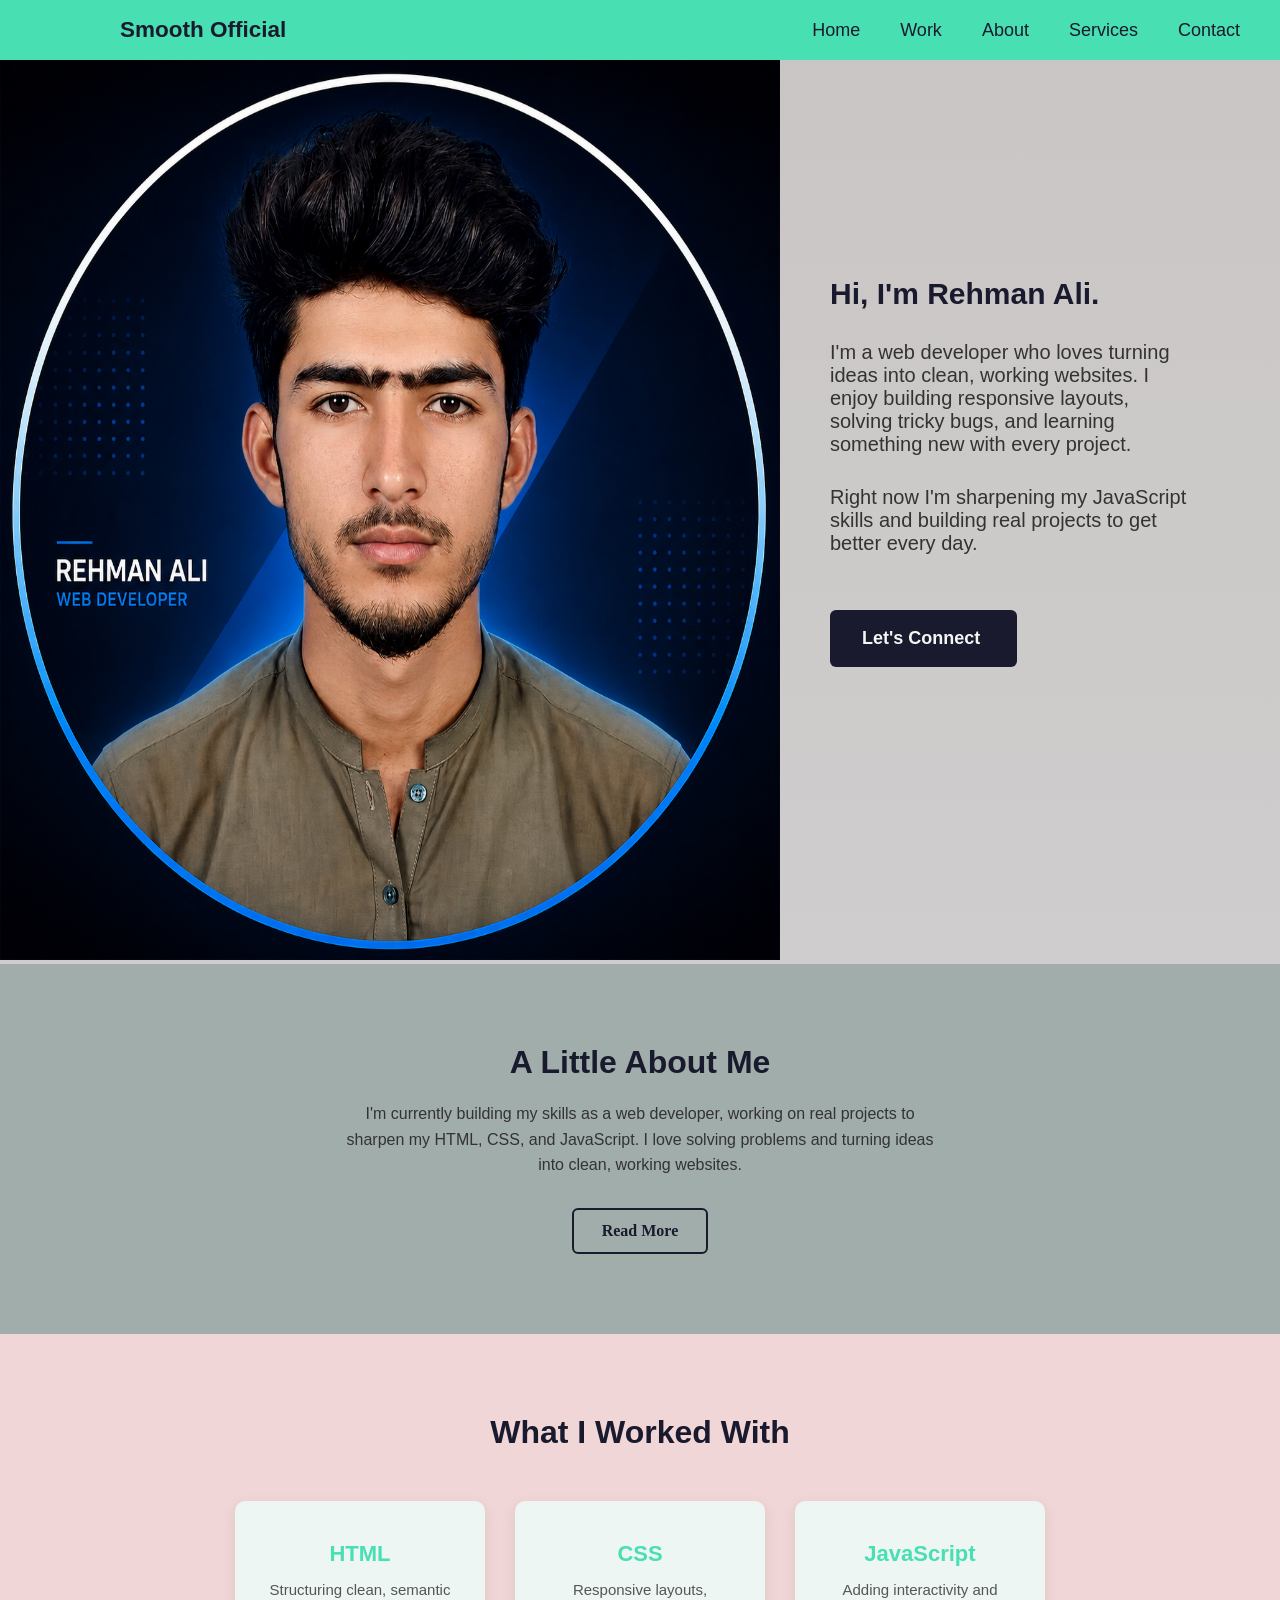
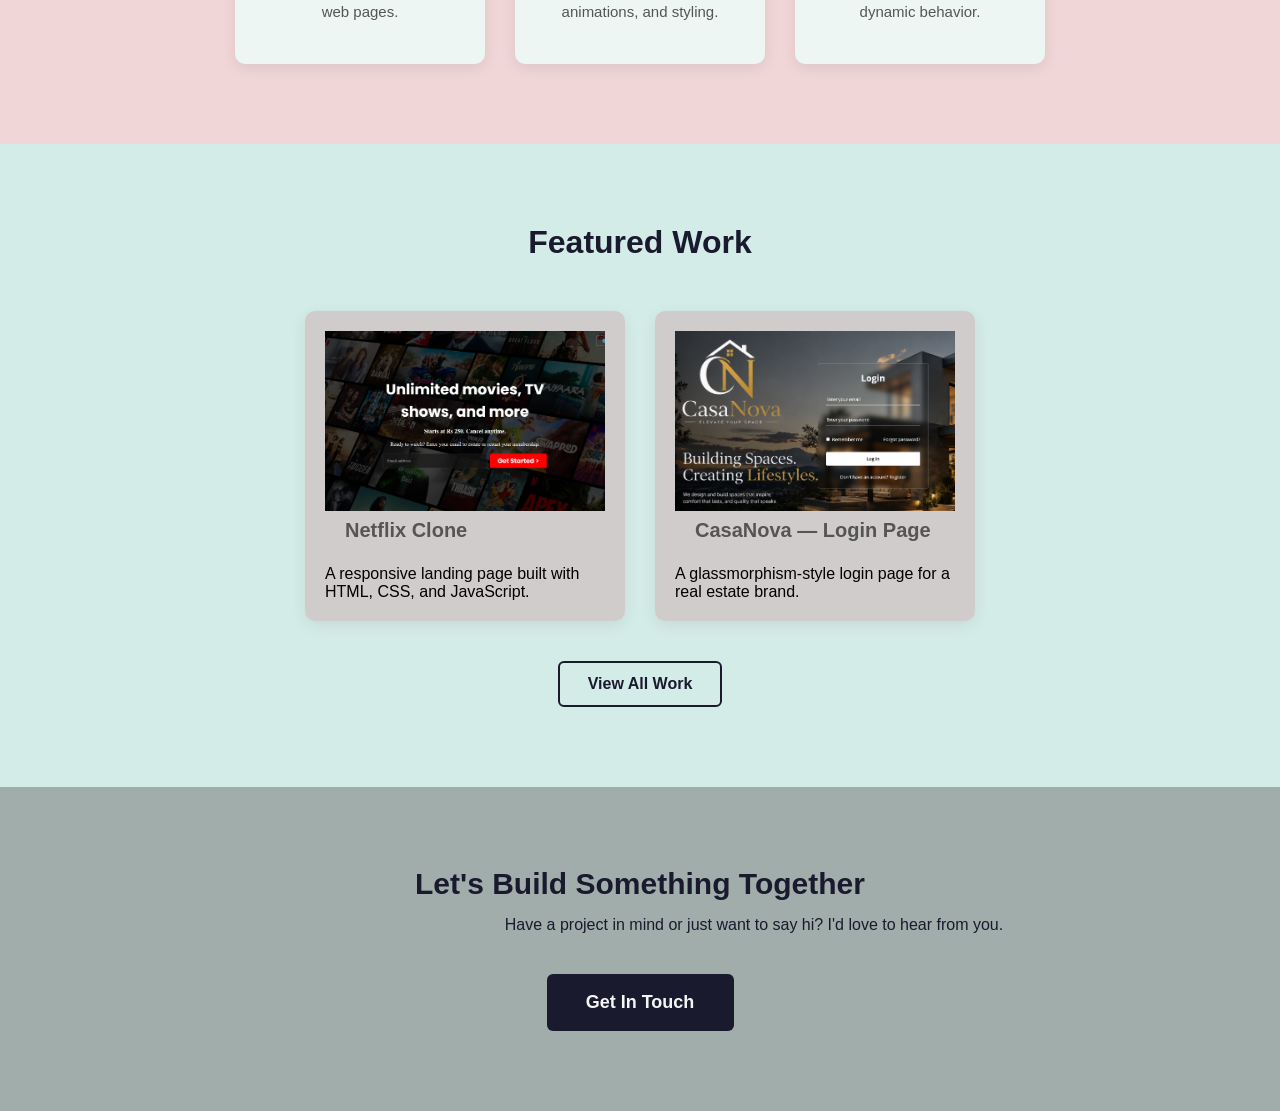
==== index.html @ 49085c36 "first commit" ====
<!DOCTYPE html>
<html lang="en">

<head>
    <meta charset="UTF-8">
    <meta name="viewport" content="width=device-width, initial-scale=1.0">
    <title>Smooth Official | Web Developer Portfolio</title>
    <link rel="stylesheet" href="style.css">
</head>

<body>

                                                 <!-- Home Section#0 -->


    <header>
        <nav class="nav">
            <div class="text1">
                <h1>Smooth Official</h1>
            </div>
            <ul class="nav-links">
                <li><a href="index.html">Home</a></li>
                <li><a href="work.html">Work</a></li>
                <li><a href="about.html">About</a></li>
                <li><a href="services.html">Services</a></li>
                <li><a href="contact.html">Contact</a></li>
            </ul>
        </nav>
    </header>
    <section class="hero">
        <div class="hero-image">
            <img src="Img.dp.png" alt="Image">
        </div>

        <div class="hero-text">
            <h1>
               Hi, I'm Rehman Ali.
            </h1>
            <p>
                I'm a web developer who loves turning ideas into clean, working websites. 
  I enjoy building responsive layouts, solving tricky bugs, and learning 
  something new with every project.
            </p>
            <p>
                Right now I'm sharpening my JavaScript skills and building real projects 
  to get better every day.
            </p>

            <a href="#contact" class="hero-btn">Let's Connect</a>
        </div>
    </section>




                                             <!-- About Section#1 -->










    <section class="about-preview">
  <h2>A Little About Me</h2>
  <p>
    I'm currently building my skills as a web developer, working on real 
    projects to sharpen my HTML, CSS, and JavaScript. I love solving 
    problems and turning ideas into clean, working websites.
  </p>
  <a href="about.html" class="btn-outline">Read More</a>
</section>





                                             <!-- Skills Section#2 -->








<section class="skill-strip">
    <h2>What I Worked With</h2>

    <div class="skill-grid">
    <div class="skill-card">
        <h3>HTML</h3>
        <p>Structuring clean, semantic web pages.</p>
    </div>

    <div class="skill-card">
        <h3>CSS</h3>
        <p>Responsive layouts, animations, and styling.</p>
    </div>

    <div class="skill-card">
        <h3>JavaScript</h3>
        <p>Adding interactivity and dynamic behavior.</p>
    </div>
</div>
</section>


                                      <!-- Features Section#3 -->



<section class="work-preview">
<h2>Featured Work</h2>
<div class="work-grid">
    <div class="work-card">
        <img src="netflix.clone.png" alt="Work 1">
        
        <h3> Netflix Clone</h3>
            <p>A responsive landing page built with HTML, CSS, and JavaScript.</p>
    </div>

    <div class="work-card">
        <img src="page.bb.png" alt="Work 2">
        <h3>CasaNova — Login Page</h3>
        <p>A glassmorphism-style login page for a real estate brand.</p>
    </div>
</div>

<a href="work.html" class="btn-outline">View All Work</a>
</section>



                  


                                              <!-- Call-to-Action Section#4 -->


<section class="cta">
    <h2>Let's Build Something Together</h2>
    <p>Have a project in mind or just want to say hi? I'd love to hear from you.</p>
    <a href="contact.html" class="hero-btn">Get In Touch</a>
</section>






</body>
</html>
---- style.css ----
:root {
    --primary: #48dfb2;
    --dark: #1a1a2e;
    --light: #f5f5f5;
}

body {
    background: linear-gradient(180deg, #a39b9b94 0%, #b5bdbb86 100%);
    overflow-x: hidden;
    max-width: 100%;
}

* {
    margin: 0;
    padding: 0;
    box-sizing: border-box;
}

header {
    display: flex;
    justify-content: space-between;
    align-items: center;


}

.nav {
    height: 60px;
    width: 100%;
    background-color: var(--primary);
    display: flex;
    justify-content: space-between;
    align-items: center;
    padding: 0 40px;
}

.text1 {
    font-size: 15px;
    color: var(--dark);
    font-family: 'Gill Sans', 'Gill Sans MT', Calibri, 'Trebuchet MS', sans-serif;
    margin-left: 80px;
}

.nav-links {
    display: flex;
    gap: 40px;
    list-style: none;
}

.nav-links a {
    text-decoration: none;
    color: var(--dark);
    font-family: 'Gill Sans', 'Gill Sans MT', Calibri, 'Trebuchet MS', sans-serif;
    font-size: 18px;
}

.nav-links a:hover {
    color: rgb(140, 129, 117);
    transition: 0.3s;
}


.hero {
    display: flex;
    align-items: center;
    min-height: 100vh;
    /* background-color: #eef6f4; */

    padding-right: 40px;

}

.hero-image {
    position: relative;

}

.hero-image img {
    width: 780px;
    height: 100vh;
    flex: 1;
}

.hero-text {
    flex: 1;
    display: flex;
    flex-direction: column;
    justify-content: flex-start;
    gap: 30px;
    padding: 0 50px;
    margin-top: -80px;
    font-size: 20px;
    font-family: 'Gill Sans', 'Gill Sans MT', Calibri, 'Trebuchet MS', sans-serif;
}

.hero-text p {
    color: #333;
}

.hero-text h1 {
    color: var(--dark);

}


.hero-btn {
    display: inline-block !important;
    width: 187px !important;
    margin-top: 25px;
    padding: 18px 32px;
    background-color: var(--dark);
    color: var(--light);
    font-weight: 600;
    font-size: 18px;
    text-decoration: none;
    border-radius: 6px;
    transition: all 0.3s ease;
    font-family: 'Gill Sans', 'Gill Sans MT', Calibri, 'Trebuchet MS', sans-serif;
}

.hero-btn:hover {
    background-color: #5f5651;
    transform: translateY(-2px);
    box-shadow: 0 6px 15px rgba(226, 221, 219, 0.442);
}




.about-preview {
    text-align: center;
    padding: 80px 40px;
    background-color: #a1adaa;
}

.about-preview h2 {
    color: var(--dark);
    font-size: 32px;
    margin-bottom: 20px;
    font-family: 'Gill Sans', 'Gill Sans MT', Calibri, 'Trebuchet MS', sans-serif;
}

.about-preview p {
    max-width: 600px;
    margin: 0 auto 30px;
    color: #333;
    line-height: 1.6;
    font-family: 'Gill Sans', 'Gill Sans MT', Calibri, 'Trebuchet MS', sans-serif;
}


.btn-outline {
    display: inline-block;
    padding: 12px 28px;
    border: 2px solid var(--dark);
    color: var(--dark);
    text-decoration: none;
    border-radius: 6px;
    font-weight: 600;
    transition: all 0.3s ease;
}

.btn-outline:hover {
    background-color: var(--dark);
    color: var(--light);
}



.skill-strip {
    text-align: center;
    padding: 80px 40px;
    background-color: rgb(240, 214, 214);
}

.skill-strip h2 {
    font-size: 32px;
    margin-bottom: 50px;
    color: var(--dark);
    font-family: 'Gill Sans', 'Gill Sans MT', Calibri, 'Trebuchet MS', sans-serif;
}

.skill-grid {
    display: flex;
    flex-wrap: wrap;
    gap: 30px;
    justify-content: center;
    width: 100%;
    align-items: center;
}

.skill-card {
    background-color: #eef6f4;
    ;
    padding: 40px 30px;
    border-radius: 10px;
    box-shadow: 0 4px 15px rgba(0, 0, 0, 0.08);
    width: 250px;
    transition: transform 0.3s ease, box-shadow 0.3s ease;

}

.skill-card:hover {
    transform: translateY(-8px);
    box-shadow: 0 8px 20px rgba(0, 0, 0, 0.15);
}




.skill-card h3 {
    font-size: 22px;
    margin-bottom: 12px;
    color: var(--primary);
    font-family: 'Gill Sans', 'Gill Sans MT', Calibri, 'Trebuchet MS', sans-serif;
}

.skill-card p {
    color: #555;
    font-size: 15px;
    font-family: 'Gill Sans', 'Gill Sans MT', Calibri, 'Trebuchet MS', sans-serif;
    line-height: 1.5;
}



.work-preview {
    text-align: center;
    padding: 80px 40px;
    background-color: #d4ece7;
    font-family: 'Gill Sans', 'Gill Sans MT', Calibri, 'Trebuchet MS', sans-serif;
}


.work-preview h2 {
    color: var(--dark);
    font-size: 32px;
    margin-bottom: 50px;
    font-family: 'Gill Sans', 'Gill Sans MT', Calibri, 'Trebuchet MS', sans-serif;
}



.work-grid {
    display: flex;
    flex-wrap: wrap;
    gap: 30px;
    justify-content: center;
    width: 100%;
    align-items: center;
    margin-bottom: 40px;
}


.work-card {
    background-color: rgb(209, 204, 204);
    padding: 20px;
    border-radius: 10px;
    box-shadow: 0 4px 15px rgba(0, 0, 0, 0.08);
    width: 320px;
    transition: transform 0.3s ease, box-shadow 0.3s ease;
    overflow: hidden;
    text-align: left;
    font-family: 'Gill Sans', 'Gill Sans MT', Calibri, 'Trebuchet MS', sans-serif;
}


.work-card:hover {
    transform: translateY(-8px);
    box-shadow: 0 8px 20px rgba(0, 0, 0, 0.15);
}


.work-card img {
    width: 100%;
    height: 180px;
    object-fit: cover;

}

.work-card h3 {
    font-size: 20px;
    padding: 0px 20px 20px;
    color: #555;
    font-family: 'Gill Sans', 'Gill Sans MT', Calibri, 'Trebuchet MS', sans-serif;
    line-height: 1.5;
}





/* Section: Call-to-Action Section#4 */



.cta {
    text-align: center;
    padding: 80px 40px;
    background-color: #a1adaa;
}


.cta h2 {
    color: var(--dark);
    font-size: 30px;
    margin-bottom: 15px;
    font-family: 'Gill Sans', 'Gill Sans MT', Calibri, 'Trebuchet MS', sans-serif;
}




.cta p {
    max-width: 600px;
   margin: 0 auto 15px;
    color: var(--dark);
    margin-left: 414px;
    font-family: 'Gill Sans', 'Gill Sans MT', Calibri, 'Trebuchet MS', sans-serif;
}























@media (max-width: 1268px) {

  .hero {
    flex-direction: column;
    padding-right: 20px;
    min-height: auto;
  }

  .hero-image img {
    width: 415px;      /* 100vw ki jagah 100% — ye overflow ka culprit ho sakta tha */
    height: auto;
    display: block;
  }

  .hero-text {
    margin-top: 20px;
    padding: 0 20px;
  }

  .nav {
    flex-direction: column;
    height: auto;
    padding: 15px 20px;
    text-align: center;
    width: 100%;       /* 100vw ki jagah 100% */
    box-sizing: border-box;
  }

  .text1 {
    margin-left: 0;
    text-align: center;
  }

  .text1 h1 {
    font-size: 20px;   /* thoda aur chhota kiya, "navbar zyada" ka fix */
    margin-left: 0;
    text-align: center;
  }

  .nav-links {
    flex-wrap: wrap;
    justify-content: center;
    gap: 10px 15px;    /* gap kam kiya */
    margin-top: 10px;
  }

  .nav-links a {
    font-size: 14px;   /* thoda chhota */
  }

  .hero-text h1 {
    font-size: 26px;
    white-space: nowrap;
  }

  .hero-btn {
    width: auto !important;
    max-width: 250px;
    margin: 0 auto;
    display: flex !important;
    justify-content: center;
    padding: 16px 20px;
  }

  .cta {
    padding: 60px 20px;
  }

  .cta h2 {
    font-size: 26px;
    padding: 0 10px;
  }
}





/* @media (max-width: 1308px) {
    .nav {
        flex-direction: column;
        height: auto;
        padding: 15px 20px;
    }

    .nav-links {
        gap: 15px;
        margin-top: 10px;
    }

    .text1 {
        margin-left: 0;
    }

    .hero-image img {
        height: 233px;
        width: 250px;
        margin-top: -900;

    }

} */
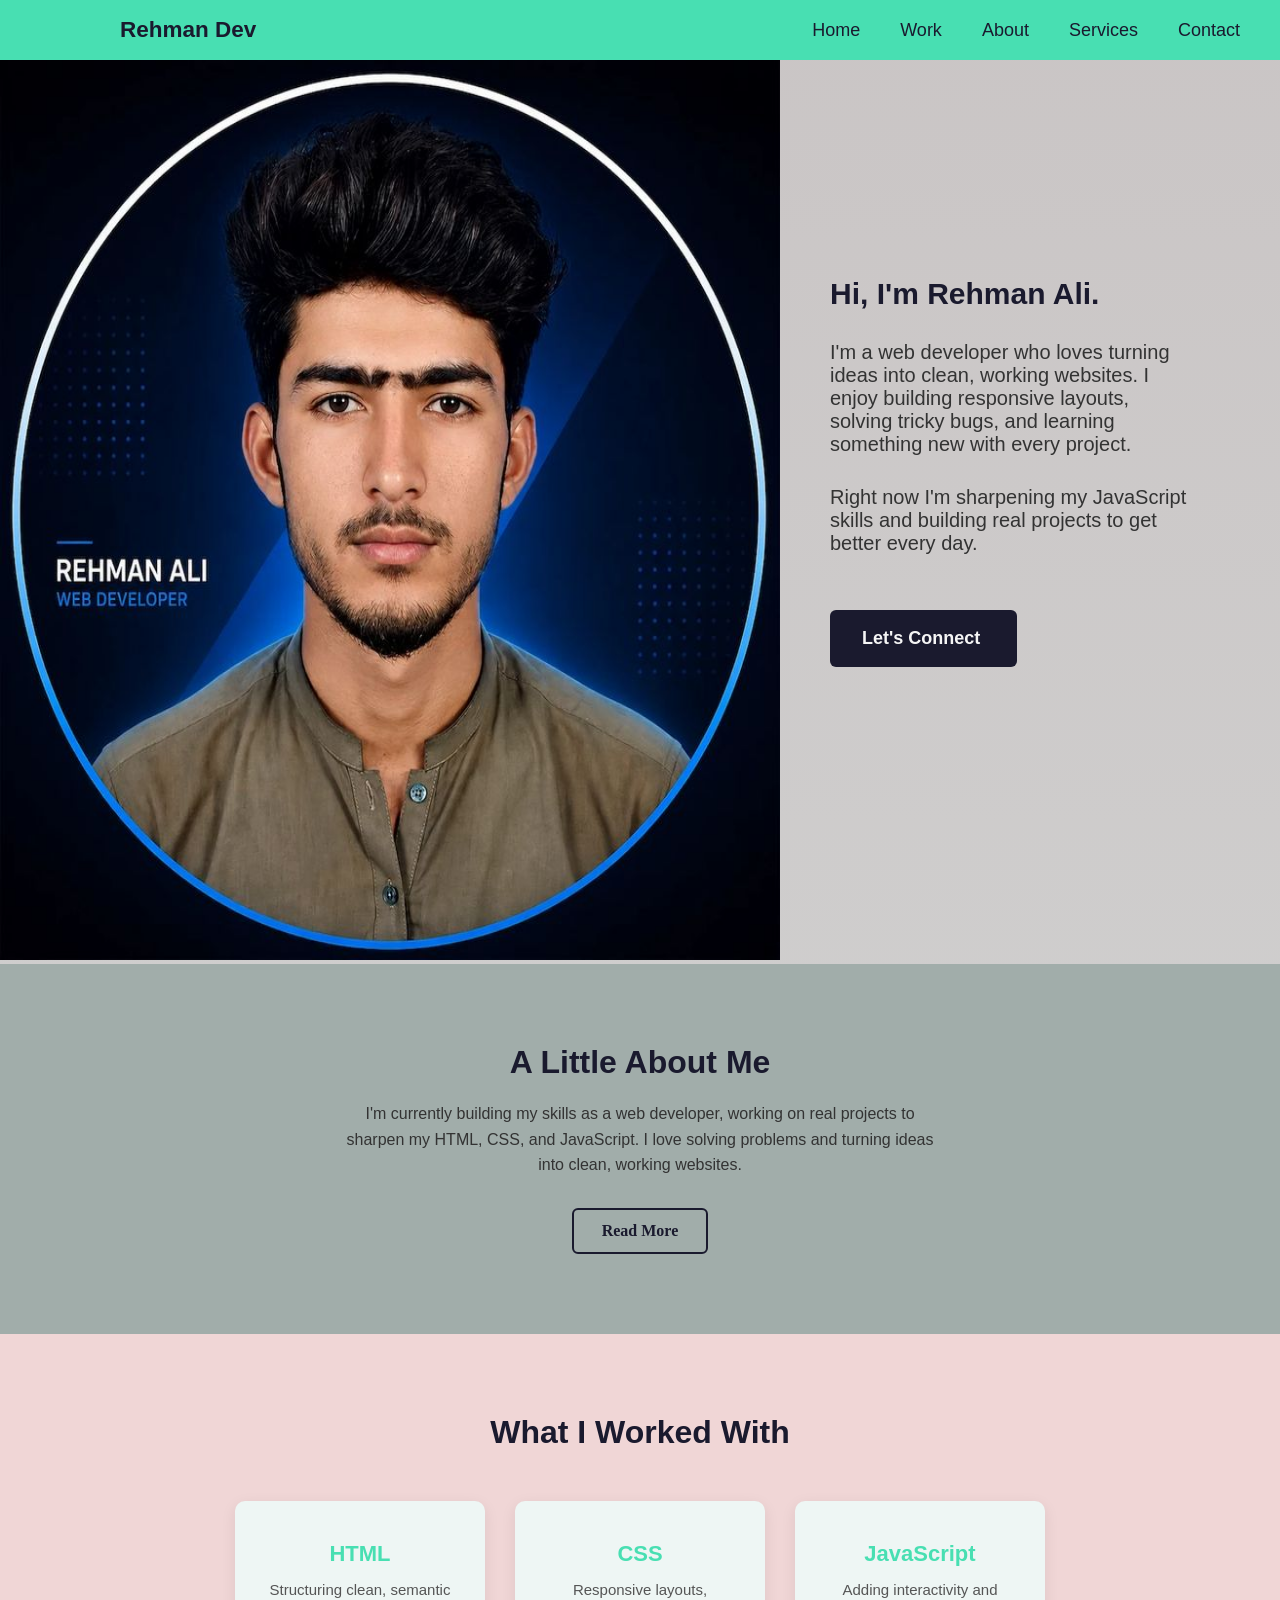
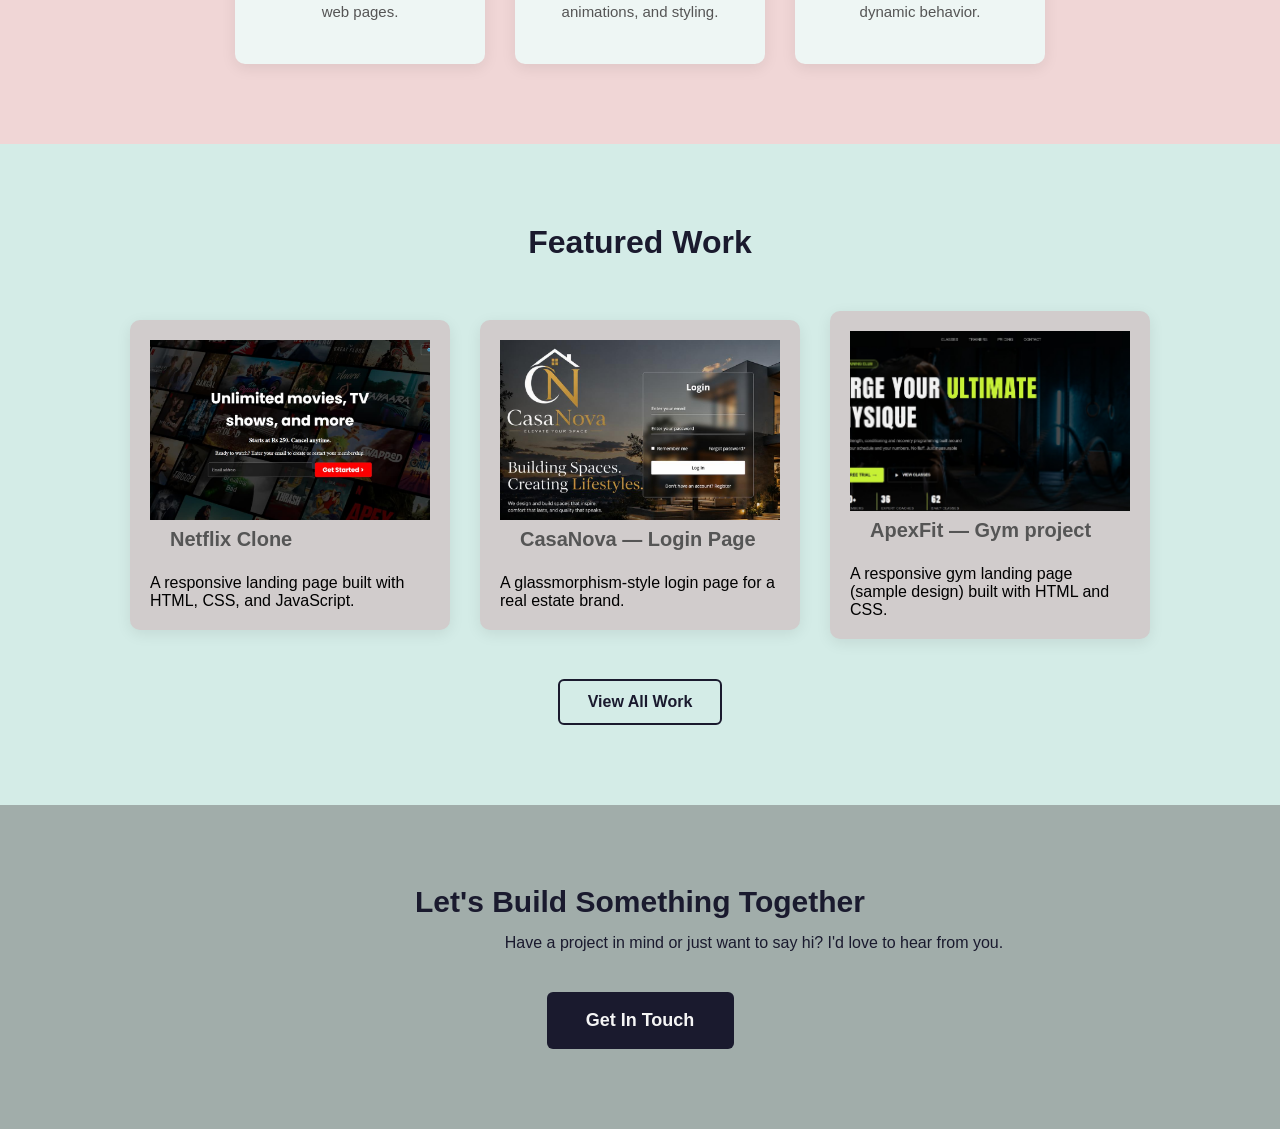
==== commit e19f86d9: "Add ApexFit project, fix title and cta" ====
--- a/index.html
+++ b/index.html
@@ -16,7 +16,7 @@
     <header>
         <nav class="nav">
             <div class="text1">
-                <h1>Smooth Official</h1>
+                <h1>Rehman Dev</h1>
             </div>
             <ul class="nav-links">
                 <li><a href="index.html">Home</a></li>
@@ -29,7 +29,7 @@
     </header>
     <section class="hero">
         <div class="hero-image">
-            <img src="Img.dp.png" alt="Image">
+            <img src="Img.dp.jpg" alt="Image">
         </div>
 
         <div class="hero-text">
@@ -117,16 +117,23 @@
 <h2>Featured Work</h2>
 <div class="work-grid">
     <div class="work-card">
-        <img src="netflix.clone.png" alt="Work 1">
+        <img src="netflix.clone.jpg" alt="Netflix Clone">
         
         <h3> Netflix Clone</h3>
             <p>A responsive landing page built with HTML, CSS, and JavaScript.</p>
     </div>
 
     <div class="work-card">
-        <img src="page.bb.png" alt="Work 2">
+        <img src="page.bb.jpg" alt="Login Page">
         <h3>CasaNova — Login Page</h3>
         <p>A glassmorphism-style login page for a real estate brand.</p>
+    </div>
+
+    <div class="work-card">
+        <img src="apexfit_project.jpg" alt="ApexFit gym landing page">
+        <h3>ApexFit — Gym project</h3>
+        <p>A responsive gym landing page (sample design) built with HTML and CSS.</p>
+        
     </div>
 </div>
 
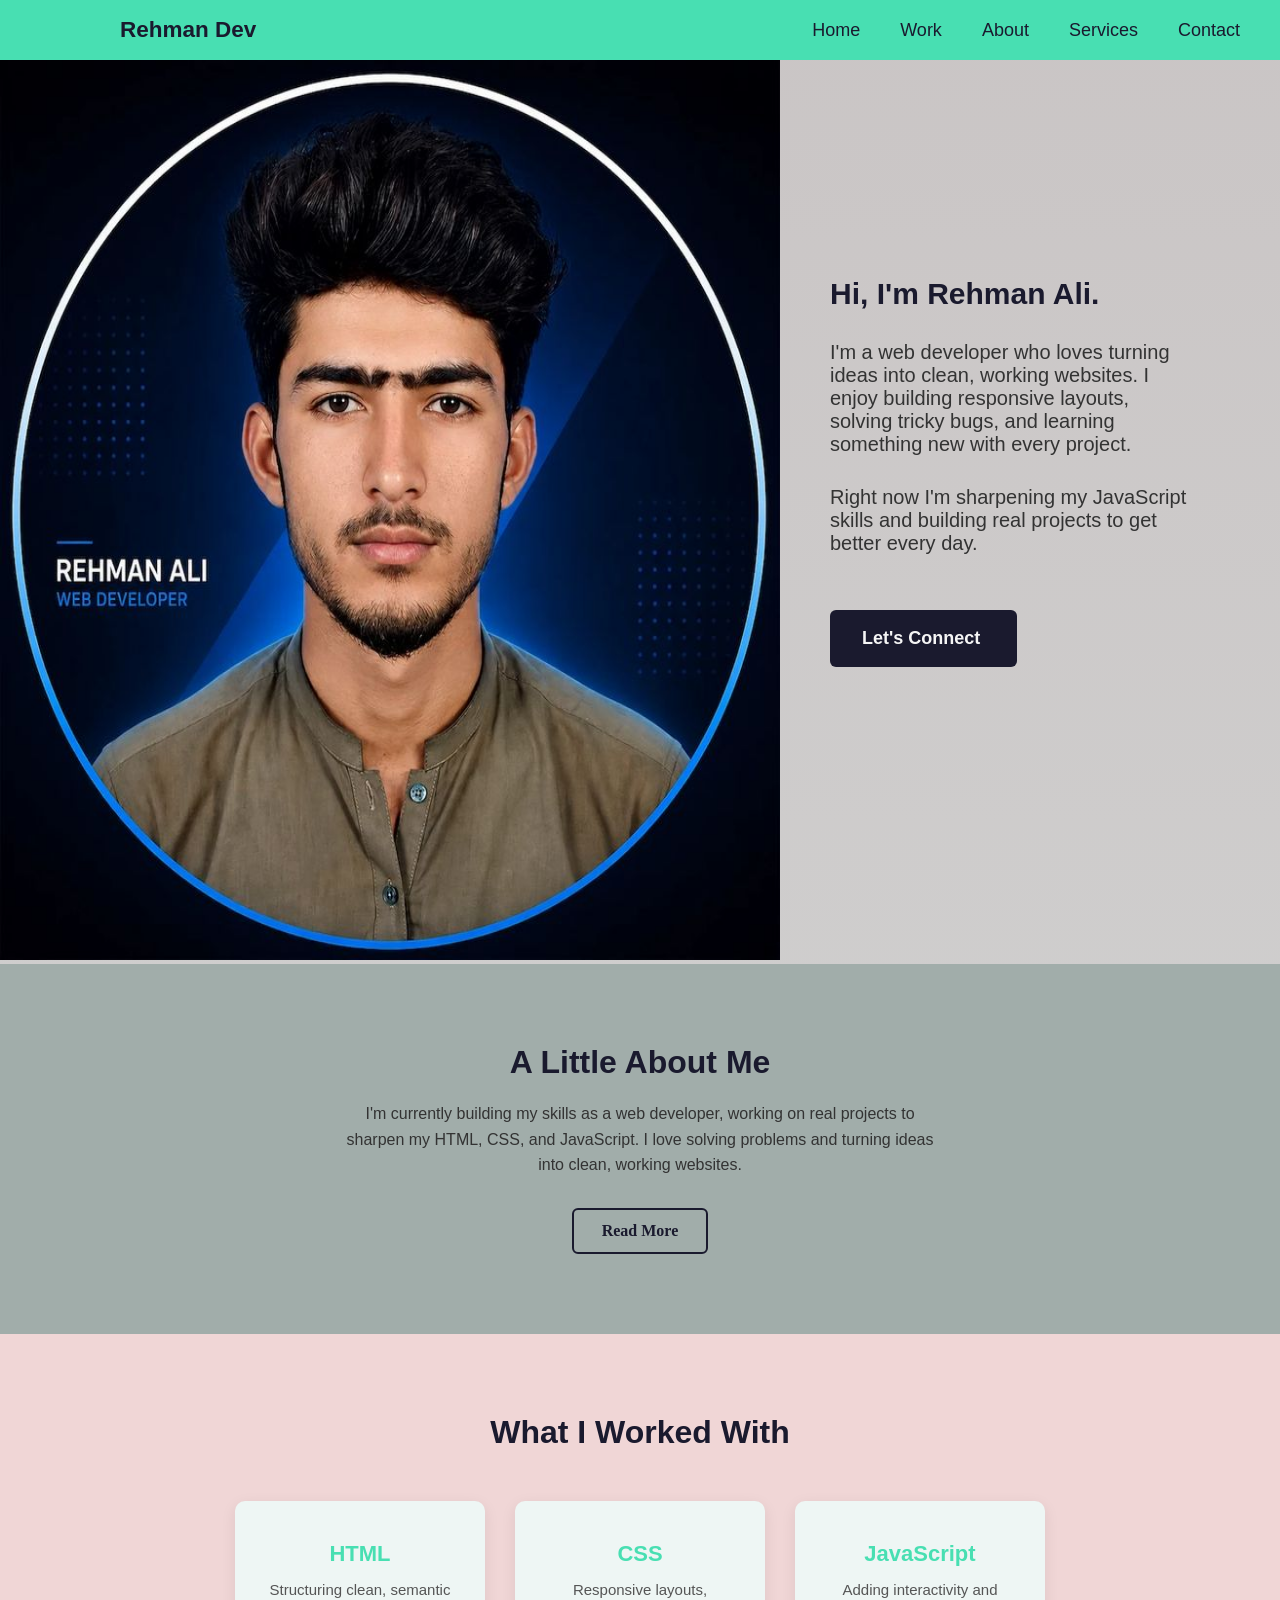
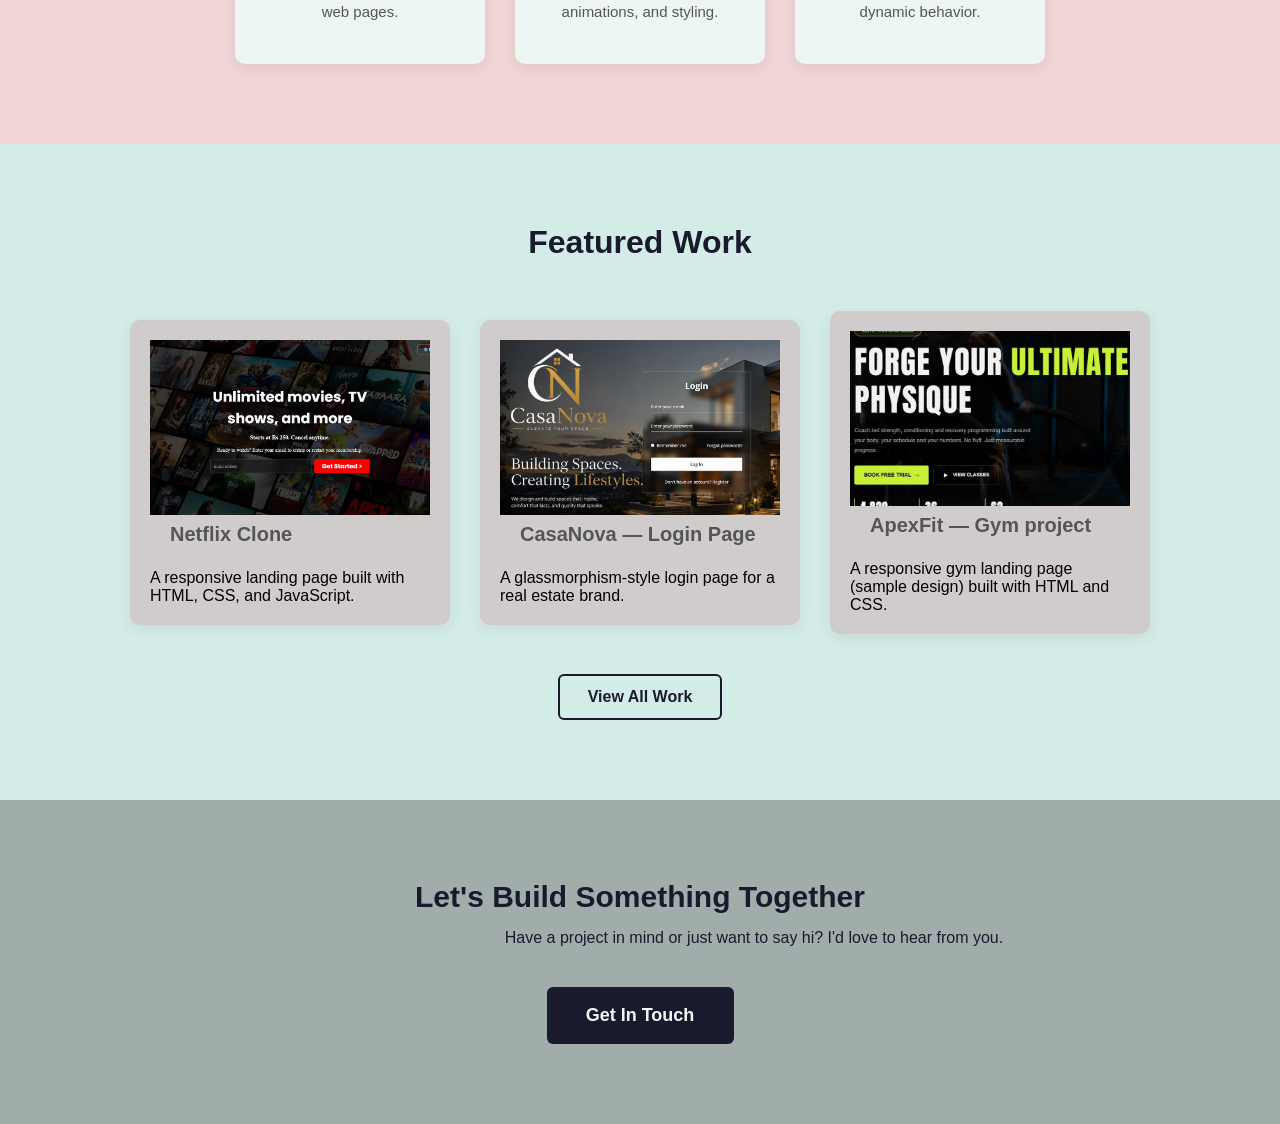
==== commit cd9fb1e7: "Add ApexFit project, fix title and cta" ====
--- a/index.html
+++ b/index.html
@@ -4,7 +4,7 @@
 <head>
     <meta charset="UTF-8">
     <meta name="viewport" content="width=device-width, initial-scale=1.0">
-    <title>Smooth Official | Web Developer Portfolio</title>
+    <title>Rehman Dev | Web Developer Portfolio</title>
     <link rel="stylesheet" href="style.css">
 </head>
 
--- a/style.css
+++ b/style.css
@@ -273,9 +273,9 @@
 
 .work-card img {
     width: 100%;
-    height: 180px;
+    aspect-ratio: 16 / 10;
+    height: auto;
     object-fit: cover;
-
 }
 
 .work-card h3 {
